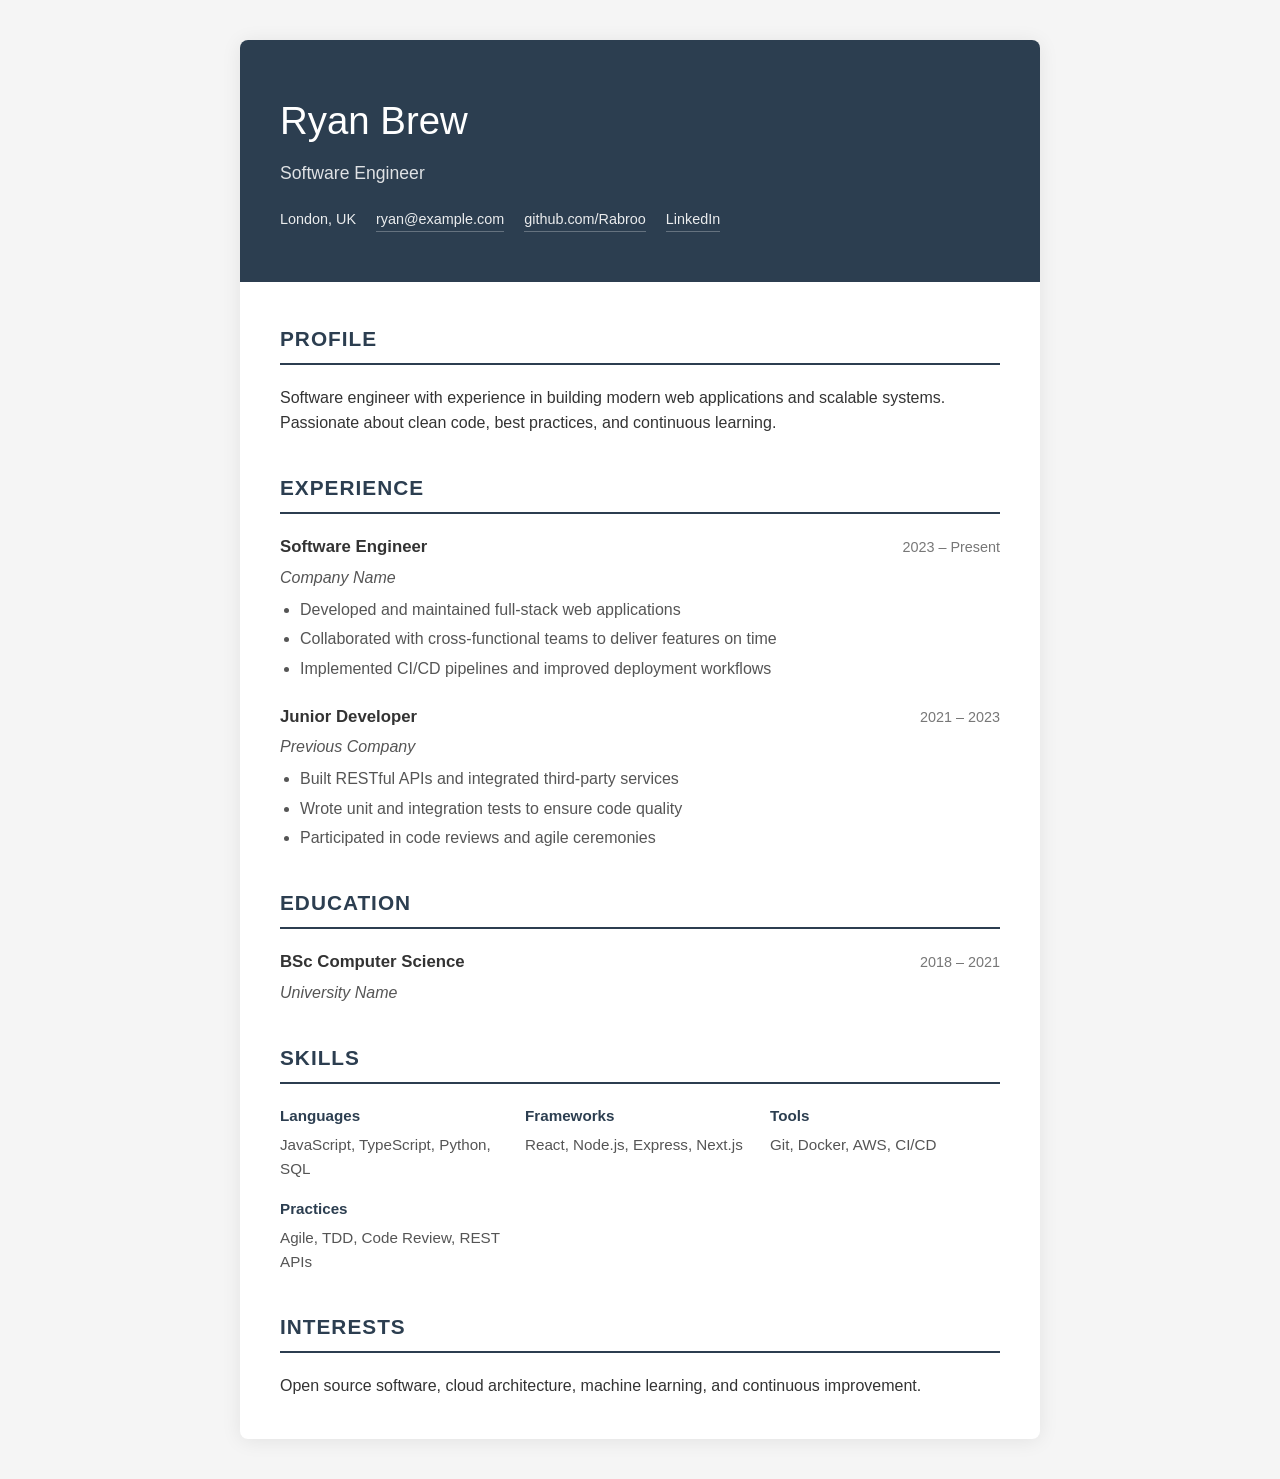
==== index.html @ 612e6b84 "Add basic CV site for GitHub Pages Single-page responsive CV with profile, experience, education, sk" ====
<!DOCTYPE html>
<html lang="en">
<head>
    <meta charset="UTF-8">
    <meta name="viewport" content="width=device-width, initial-scale=1.0">
    <title>Ryan Brew - CV</title>
    <style>
        * { margin: 0; padding: 0; box-sizing: border-box; }

        body {
            font-family: 'Segoe UI', Tahoma, Geneva, Verdana, sans-serif;
            color: #333;
            line-height: 1.6;
            background: #f5f5f5;
        }

        .container {
            max-width: 800px;
            margin: 40px auto;
            background: #fff;
            box-shadow: 0 2px 20px rgba(0,0,0,0.08);
            border-radius: 8px;
            overflow: hidden;
        }

        header {
            background: #2c3e50;
            color: #fff;
            padding: 50px 40px;
        }

        header h1 {
            font-size: 2.4em;
            font-weight: 300;
            margin-bottom: 8px;
        }

        header p.tagline {
            font-size: 1.1em;
            opacity: 0.85;
            font-weight: 300;
        }

        .contact-bar {
            display: flex;
            flex-wrap: wrap;
            gap: 20px;
            margin-top: 20px;
            font-size: 0.9em;
            opacity: 0.9;
        }

        .contact-bar a {
            color: #fff;
            text-decoration: none;
            border-bottom: 1px solid rgba(255,255,255,0.3);
        }

        .contact-bar a:hover { border-bottom-color: #fff; }

        main { padding: 40px; }

        section { margin-bottom: 35px; }

        section:last-child { margin-bottom: 0; }

        h2 {
            font-size: 1.3em;
            font-weight: 600;
            color: #2c3e50;
            text-transform: uppercase;
            letter-spacing: 1px;
            border-bottom: 2px solid #2c3e50;
            padding-bottom: 8px;
            margin-bottom: 20px;
        }

        .entry { margin-bottom: 22px; }

        .entry:last-child { margin-bottom: 0; }

        .entry-header {
            display: flex;
            justify-content: space-between;
            align-items: baseline;
            flex-wrap: wrap;
            margin-bottom: 4px;
        }

        .entry-title {
            font-weight: 600;
            font-size: 1.05em;
        }

        .entry-date {
            color: #777;
            font-size: 0.9em;
            white-space: nowrap;
        }

        .entry-subtitle {
            color: #555;
            font-style: italic;
            margin-bottom: 6px;
        }

        .entry ul {
            padding-left: 20px;
            color: #555;
        }

        .entry li { margin-bottom: 4px; }

        .skills-grid {
            display: grid;
            grid-template-columns: repeat(auto-fill, minmax(200px, 1fr));
            gap: 15px;
        }

        .skill-category h3 {
            font-size: 0.95em;
            font-weight: 600;
            margin-bottom: 5px;
            color: #2c3e50;
        }

        .skill-category p {
            color: #555;
            font-size: 0.95em;
        }

        @media (max-width: 600px) {
            .container { margin: 0; border-radius: 0; }
            header, main { padding: 30px 20px; }
            header h1 { font-size: 1.8em; }
            .entry-header { flex-direction: column; }
        }
    </style>
</head>
<body>
    <div class="container">
        <header>
            <h1>Ryan Brew</h1>
            <p class="tagline">Software Engineer</p>
            <div class="contact-bar">
                <span>London, UK</span>
                <a href="mailto:ryan@example.com">ryan@example.com</a>
                <a href="https://github.com/Rabroo">github.com/Rabroo</a>
                <a href="https://linkedin.com/in/">LinkedIn</a>
            </div>
        </header>

        <main>
            <section>
                <h2>Profile</h2>
                <p>Software engineer with experience in building modern web applications and scalable systems. Passionate about clean code, best practices, and continuous learning.</p>
            </section>

            <section>
                <h2>Experience</h2>

                <div class="entry">
                    <div class="entry-header">
                        <span class="entry-title">Software Engineer</span>
                        <span class="entry-date">2023 &ndash; Present</span>
                    </div>
                    <div class="entry-subtitle">Company Name</div>
                    <ul>
                        <li>Developed and maintained full-stack web applications</li>
                        <li>Collaborated with cross-functional teams to deliver features on time</li>
                        <li>Implemented CI/CD pipelines and improved deployment workflows</li>
                    </ul>
                </div>

                <div class="entry">
                    <div class="entry-header">
                        <span class="entry-title">Junior Developer</span>
                        <span class="entry-date">2021 &ndash; 2023</span>
                    </div>
                    <div class="entry-subtitle">Previous Company</div>
                    <ul>
                        <li>Built RESTful APIs and integrated third-party services</li>
                        <li>Wrote unit and integration tests to ensure code quality</li>
                        <li>Participated in code reviews and agile ceremonies</li>
                    </ul>
                </div>
            </section>

            <section>
                <h2>Education</h2>

                <div class="entry">
                    <div class="entry-header">
                        <span class="entry-title">BSc Computer Science</span>
                        <span class="entry-date">2018 &ndash; 2021</span>
                    </div>
                    <div class="entry-subtitle">University Name</div>
                </div>
            </section>

            <section>
                <h2>Skills</h2>
                <div class="skills-grid">
                    <div class="skill-category">
                        <h3>Languages</h3>
                        <p>JavaScript, TypeScript, Python, SQL</p>
                    </div>
                    <div class="skill-category">
                        <h3>Frameworks</h3>
                        <p>React, Node.js, Express, Next.js</p>
                    </div>
                    <div class="skill-category">
                        <h3>Tools</h3>
                        <p>Git, Docker, AWS, CI/CD</p>
                    </div>
                    <div class="skill-category">
                        <h3>Practices</h3>
                        <p>Agile, TDD, Code Review, REST APIs</p>
                    </div>
                </div>
            </section>

            <section>
                <h2>Interests</h2>
                <p>Open source software, cloud architecture, machine learning, and continuous improvement.</p>
            </section>
        </main>
    </div>
</body>
</html>
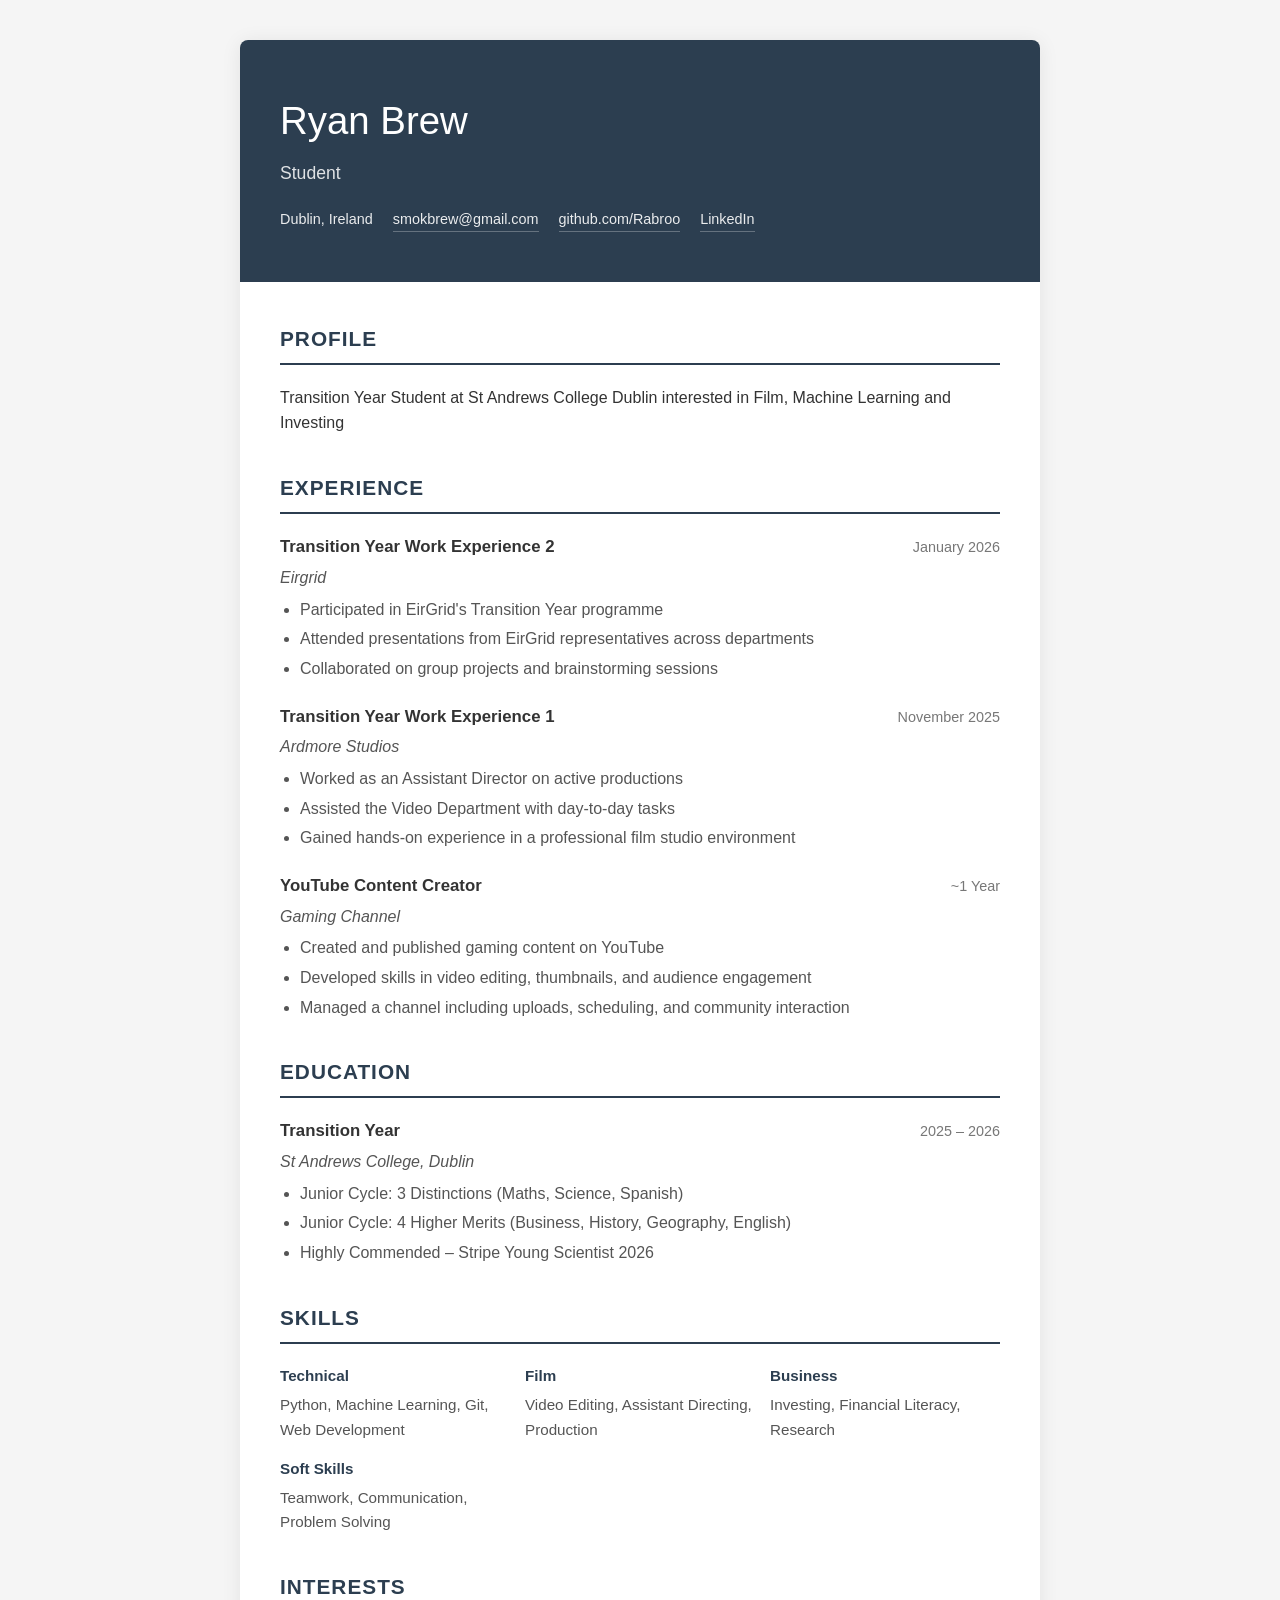
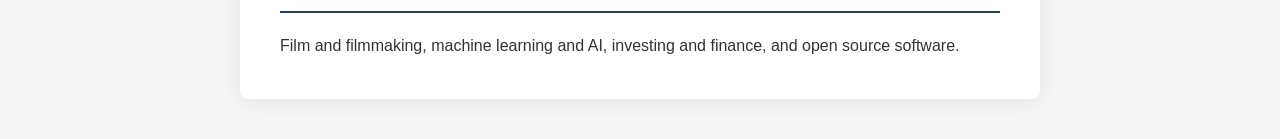
==== commit 5916b2a6: "Update CV with real details - Add actual Eirgrid and Ardmore Studios work experience descriptions - " ====
--- a/index.html
+++ b/index.html
@@ -4,156 +4,25 @@
     <meta charset="UTF-8">
     <meta name="viewport" content="width=device-width, initial-scale=1.0">
     <title>Ryan Brew - CV</title>
-    <style>
-        * { margin: 0; padding: 0; box-sizing: border-box; }
-
-        body {
-            font-family: 'Segoe UI', Tahoma, Geneva, Verdana, sans-serif;
-            color: #333;
-            line-height: 1.6;
-            background: #f5f5f5;
-        }
-
-        .container {
-            max-width: 800px;
-            margin: 40px auto;
-            background: #fff;
-            box-shadow: 0 2px 20px rgba(0,0,0,0.08);
-            border-radius: 8px;
-            overflow: hidden;
-        }
-
-        header {
-            background: #2c3e50;
-            color: #fff;
-            padding: 50px 40px;
-        }
-
-        header h1 {
-            font-size: 2.4em;
-            font-weight: 300;
-            margin-bottom: 8px;
-        }
-
-        header p.tagline {
-            font-size: 1.1em;
-            opacity: 0.85;
-            font-weight: 300;
-        }
-
-        .contact-bar {
-            display: flex;
-            flex-wrap: wrap;
-            gap: 20px;
-            margin-top: 20px;
-            font-size: 0.9em;
-            opacity: 0.9;
-        }
-
-        .contact-bar a {
-            color: #fff;
-            text-decoration: none;
-            border-bottom: 1px solid rgba(255,255,255,0.3);
-        }
-
-        .contact-bar a:hover { border-bottom-color: #fff; }
-
-        main { padding: 40px; }
-
-        section { margin-bottom: 35px; }
-
-        section:last-child { margin-bottom: 0; }
-
-        h2 {
-            font-size: 1.3em;
-            font-weight: 600;
-            color: #2c3e50;
-            text-transform: uppercase;
-            letter-spacing: 1px;
-            border-bottom: 2px solid #2c3e50;
-            padding-bottom: 8px;
-            margin-bottom: 20px;
-        }
-
-        .entry { margin-bottom: 22px; }
-
-        .entry:last-child { margin-bottom: 0; }
-
-        .entry-header {
-            display: flex;
-            justify-content: space-between;
-            align-items: baseline;
-            flex-wrap: wrap;
-            margin-bottom: 4px;
-        }
-
-        .entry-title {
-            font-weight: 600;
-            font-size: 1.05em;
-        }
-
-        .entry-date {
-            color: #777;
-            font-size: 0.9em;
-            white-space: nowrap;
-        }
-
-        .entry-subtitle {
-            color: #555;
-            font-style: italic;
-            margin-bottom: 6px;
-        }
-
-        .entry ul {
-            padding-left: 20px;
-            color: #555;
-        }
-
-        .entry li { margin-bottom: 4px; }
-
-        .skills-grid {
-            display: grid;
-            grid-template-columns: repeat(auto-fill, minmax(200px, 1fr));
-            gap: 15px;
-        }
-
-        .skill-category h3 {
-            font-size: 0.95em;
-            font-weight: 600;
-            margin-bottom: 5px;
-            color: #2c3e50;
-        }
-
-        .skill-category p {
-            color: #555;
-            font-size: 0.95em;
-        }
-
-        @media (max-width: 600px) {
-            .container { margin: 0; border-radius: 0; }
-            header, main { padding: 30px 20px; }
-            header h1 { font-size: 1.8em; }
-            .entry-header { flex-direction: column; }
-        }
-    </style>
+    <link rel="stylesheet" href="style.css">
 </head>
 <body>
     <div class="container">
         <header>
             <h1>Ryan Brew</h1>
-            <p class="tagline">Software Engineer</p>
+            <p class="tagline">Student</p>
             <div class="contact-bar">
-                <span>London, UK</span>
-                <a href="mailto:ryan@example.com">ryan@example.com</a>
+                <span>Dublin, Ireland</span>
+                <a href="mailto:smokbrew@gmail.com">smokbrew@gmail.com</a>
                 <a href="https://github.com/Rabroo">github.com/Rabroo</a>
-                <a href="https://linkedin.com/in/">LinkedIn</a>
+                <a href="https://www.linkedin.com/in/ryan-brew-87a3a3373">LinkedIn</a>
             </div>
         </header>
 
         <main>
             <section>
                 <h2>Profile</h2>
-                <p>Software engineer with experience in building modern web applications and scalable systems. Passionate about clean code, best practices, and continuous learning.</p>
+                <p>Transition Year Student at St Andrews College Dublin interested in Film, Machine Learning and Investing</p>
             </section>
 
             <section>
@@ -161,27 +30,40 @@
 
                 <div class="entry">
                     <div class="entry-header">
-                        <span class="entry-title">Software Engineer</span>
-                        <span class="entry-date">2023 &ndash; Present</span>
+                        <span class="entry-title">Transition Year Work Experience 2</span>
+                        <span class="entry-date">January 2026</span>
                     </div>
-                    <div class="entry-subtitle">Company Name</div>
+                    <div class="entry-subtitle">Eirgrid</div>
                     <ul>
-                        <li>Developed and maintained full-stack web applications</li>
-                        <li>Collaborated with cross-functional teams to deliver features on time</li>
-                        <li>Implemented CI/CD pipelines and improved deployment workflows</li>
+                        <li>Participated in EirGrid's Transition Year programme</li>
+                        <li>Attended presentations from EirGrid representatives across departments</li>
+                        <li>Collaborated on group projects and brainstorming sessions</li>
                     </ul>
                 </div>
 
                 <div class="entry">
                     <div class="entry-header">
-                        <span class="entry-title">Junior Developer</span>
-                        <span class="entry-date">2021 &ndash; 2023</span>
+                        <span class="entry-title">Transition Year Work Experience 1</span>
+                        <span class="entry-date">November 2025</span>
                     </div>
-                    <div class="entry-subtitle">Previous Company</div>
+                    <div class="entry-subtitle">Ardmore Studios</div>
                     <ul>
-                        <li>Built RESTful APIs and integrated third-party services</li>
-                        <li>Wrote unit and integration tests to ensure code quality</li>
-                        <li>Participated in code reviews and agile ceremonies</li>
+                        <li>Worked as an Assistant Director on active productions</li>
+                        <li>Assisted the Video Department with day-to-day tasks</li>
+                        <li>Gained hands-on experience in a professional film studio environment</li>
+                    </ul>
+                </div>
+
+                <div class="entry">
+                    <div class="entry-header">
+                        <span class="entry-title">YouTube Content Creator</span>
+                        <span class="entry-date">~1 Year</span>
+                    </div>
+                    <div class="entry-subtitle">Gaming Channel</div>
+                    <ul>
+                        <li>Created and published gaming content on YouTube</li>
+                        <li>Developed skills in video editing, thumbnails, and audience engagement</li>
+                        <li>Managed a channel including uploads, scheduling, and community interaction</li>
                     </ul>
                 </div>
             </section>
@@ -191,10 +73,15 @@
 
                 <div class="entry">
                     <div class="entry-header">
-                        <span class="entry-title">BSc Computer Science</span>
-                        <span class="entry-date">2018 &ndash; 2021</span>
+                        <span class="entry-title">Transition Year</span>
+                        <span class="entry-date">2025 &ndash; 2026</span>
                     </div>
-                    <div class="entry-subtitle">University Name</div>
+                    <div class="entry-subtitle">St Andrews College, Dublin</div>
+                    <ul>
+                        <li>Junior Cycle: 3 Distinctions (Maths, Science, Spanish)</li>
+                        <li>Junior Cycle: 4 Higher Merits (Business, History, Geography, English)</li>
+                        <li>Highly Commended &ndash; Stripe Young Scientist 2026</li>
+                    </ul>
                 </div>
             </section>
 
@@ -202,27 +89,27 @@
                 <h2>Skills</h2>
                 <div class="skills-grid">
                     <div class="skill-category">
-                        <h3>Languages</h3>
-                        <p>JavaScript, TypeScript, Python, SQL</p>
+                        <h3>Technical</h3>
+                        <p>Python, Machine Learning, Git, Web Development</p>
                     </div>
                     <div class="skill-category">
-                        <h3>Frameworks</h3>
-                        <p>React, Node.js, Express, Next.js</p>
+                        <h3>Film</h3>
+                        <p>Video Editing, Assistant Directing, Production</p>
                     </div>
                     <div class="skill-category">
-                        <h3>Tools</h3>
-                        <p>Git, Docker, AWS, CI/CD</p>
+                        <h3>Business</h3>
+                        <p>Investing, Financial Literacy, Research</p>
                     </div>
                     <div class="skill-category">
-                        <h3>Practices</h3>
-                        <p>Agile, TDD, Code Review, REST APIs</p>
+                        <h3>Soft Skills</h3>
+                        <p>Teamwork, Communication, Problem Solving</p>
                     </div>
                 </div>
             </section>
 
             <section>
                 <h2>Interests</h2>
-                <p>Open source software, cloud architecture, machine learning, and continuous improvement.</p>
+                <p>Film and filmmaking, machine learning and AI, investing and finance, and open source software.</p>
             </section>
         </main>
     </div>
--- a/style.css
+++ b/style.css
@@ -0,0 +1,130 @@
+* { margin: 0; padding: 0; box-sizing: border-box; }
+
+body {
+    font-family: 'Segoe UI', Tahoma, Geneva, Verdana, sans-serif;
+    color: #333;
+    line-height: 1.6;
+    background: #f5f5f5;
+}
+
+.container {
+    max-width: 800px;
+    margin: 40px auto;
+    background: #fff;
+    box-shadow: 0 2px 20px rgba(0,0,0,0.08);
+    border-radius: 8px;
+    overflow: hidden;
+}
+
+header {
+    background: #2c3e50;
+    color: #fff;
+    padding: 50px 40px;
+}
+
+header h1 {
+    font-size: 2.4em;
+    font-weight: 300;
+    margin-bottom: 8px;
+}
+
+header p.tagline {
+    font-size: 1.1em;
+    opacity: 0.85;
+    font-weight: 300;
+}
+
+.contact-bar {
+    display: flex;
+    flex-wrap: wrap;
+    gap: 20px;
+    margin-top: 20px;
+    font-size: 0.9em;
+    opacity: 0.9;
+}
+
+.contact-bar a {
+    color: #fff;
+    text-decoration: none;
+    border-bottom: 1px solid rgba(255,255,255,0.3);
+}
+
+.contact-bar a:hover { border-bottom-color: #fff; }
+
+main { padding: 40px; }
+
+section { margin-bottom: 35px; }
+
+section:last-child { margin-bottom: 0; }
+
+h2 {
+    font-size: 1.3em;
+    font-weight: 600;
+    color: #2c3e50;
+    text-transform: uppercase;
+    letter-spacing: 1px;
+    border-bottom: 2px solid #2c3e50;
+    padding-bottom: 8px;
+    margin-bottom: 20px;
+}
+
+.entry { margin-bottom: 22px; }
+
+.entry:last-child { margin-bottom: 0; }
+
+.entry-header {
+    display: flex;
+    justify-content: space-between;
+    align-items: baseline;
+    flex-wrap: wrap;
+    margin-bottom: 4px;
+}
+
+.entry-title {
+    font-weight: 600;
+    font-size: 1.05em;
+}
+
+.entry-date {
+    color: #777;
+    font-size: 0.9em;
+    white-space: nowrap;
+}
+
+.entry-subtitle {
+    color: #555;
+    font-style: italic;
+    margin-bottom: 6px;
+}
+
+.entry ul {
+    padding-left: 20px;
+    color: #555;
+}
+
+.entry li { margin-bottom: 4px; }
+
+.skills-grid {
+    display: grid;
+    grid-template-columns: repeat(auto-fill, minmax(200px, 1fr));
+    gap: 15px;
+}
+
+.skill-category h3 {
+    font-size: 0.95em;
+    font-weight: 600;
+    margin-bottom: 5px;
+    color: #2c3e50;
+}
+
+.skill-category p {
+    color: #555;
+    font-size: 0.95em;
+}
+
+@media (max-width: 600px) {
+    .container { margin: 0; border-radius: 0; }
+    header, main { padding: 30px 20px; }
+    header h1 { font-size: 1.8em; }
+    .entry-header { flex-direction: column; }
+}
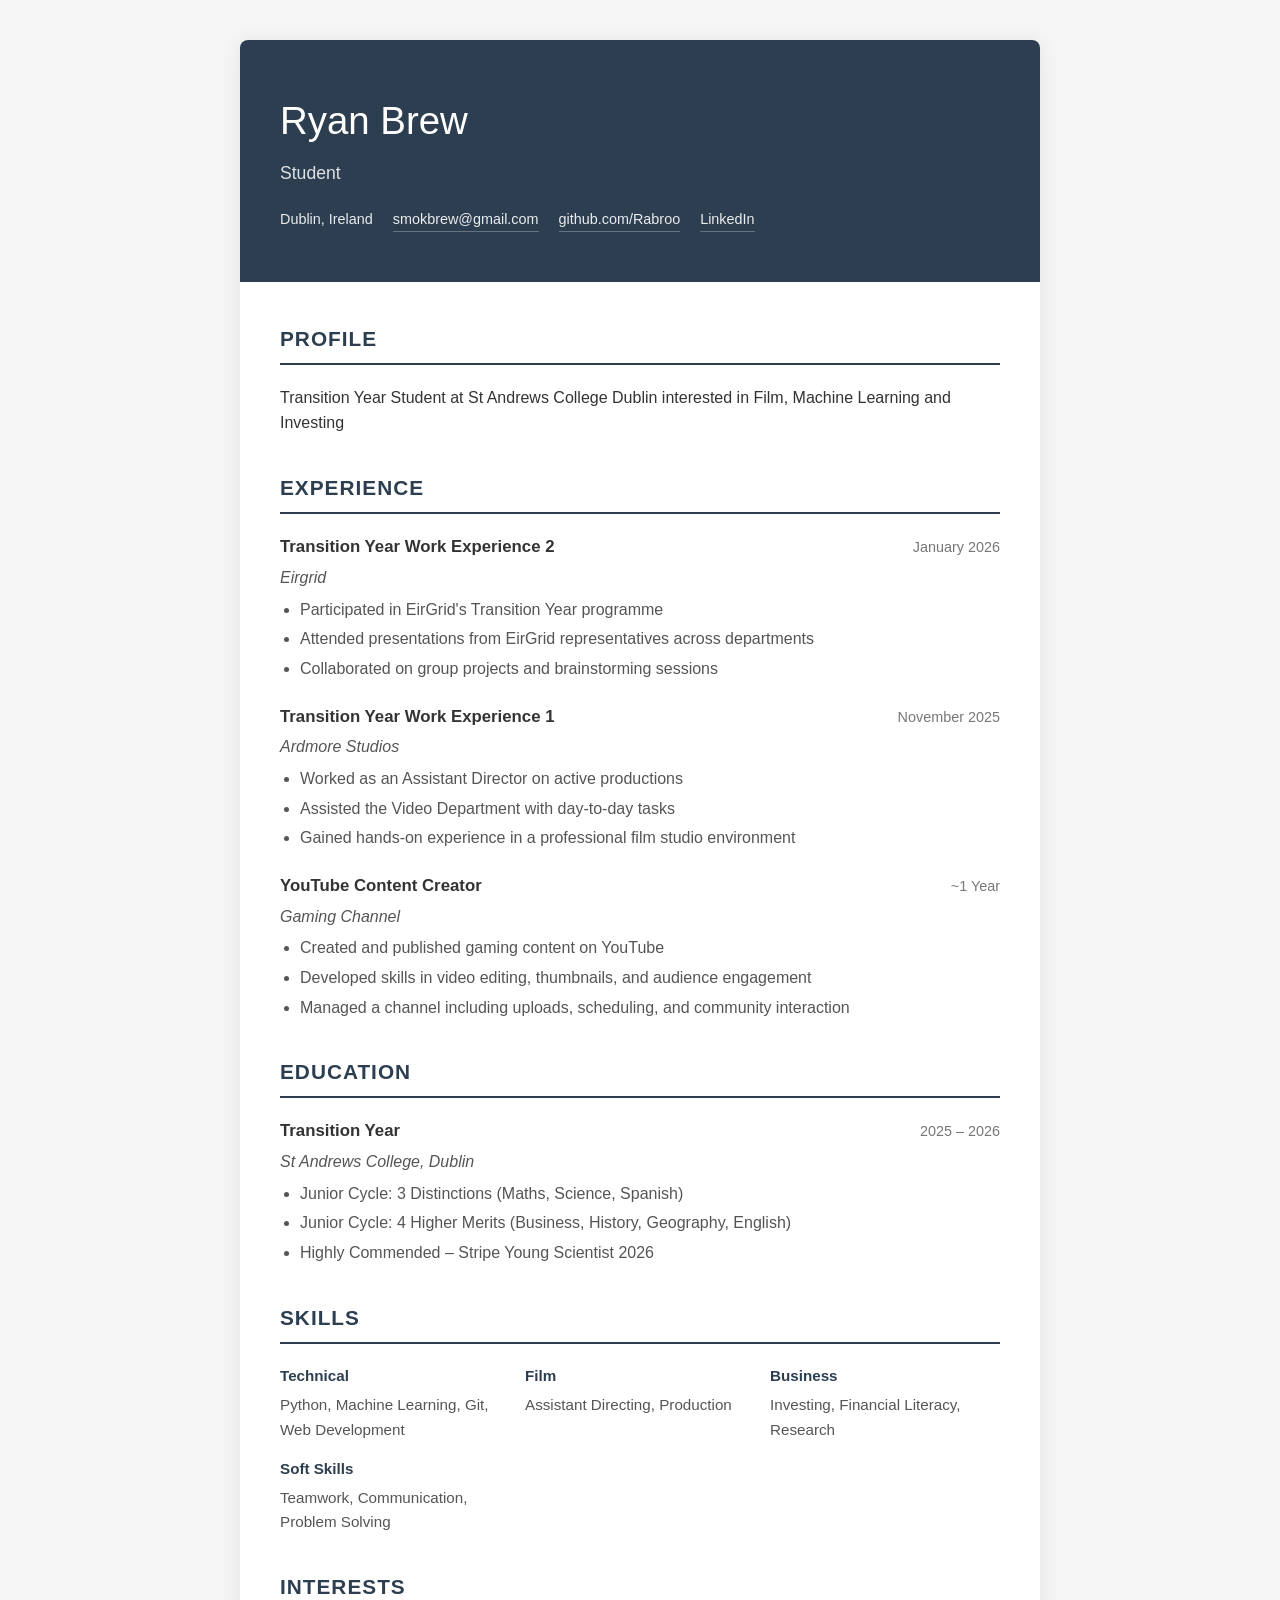
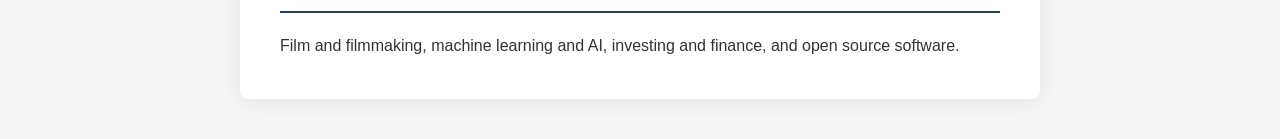
==== commit 27cf9a63: "Remove video editing from skills Co-Authored-By: Claude Opus 4.6 <noreply@anthropic.com>" ====
--- a/index.html
+++ b/index.html
@@ -94,7 +94,7 @@
                     </div>
                     <div class="skill-category">
                         <h3>Film</h3>
-                        <p>Video Editing, Assistant Directing, Production</p>
+                        <p>Assistant Directing, Production</p>
                     </div>
                     <div class="skill-category">
                         <h3>Business</h3>
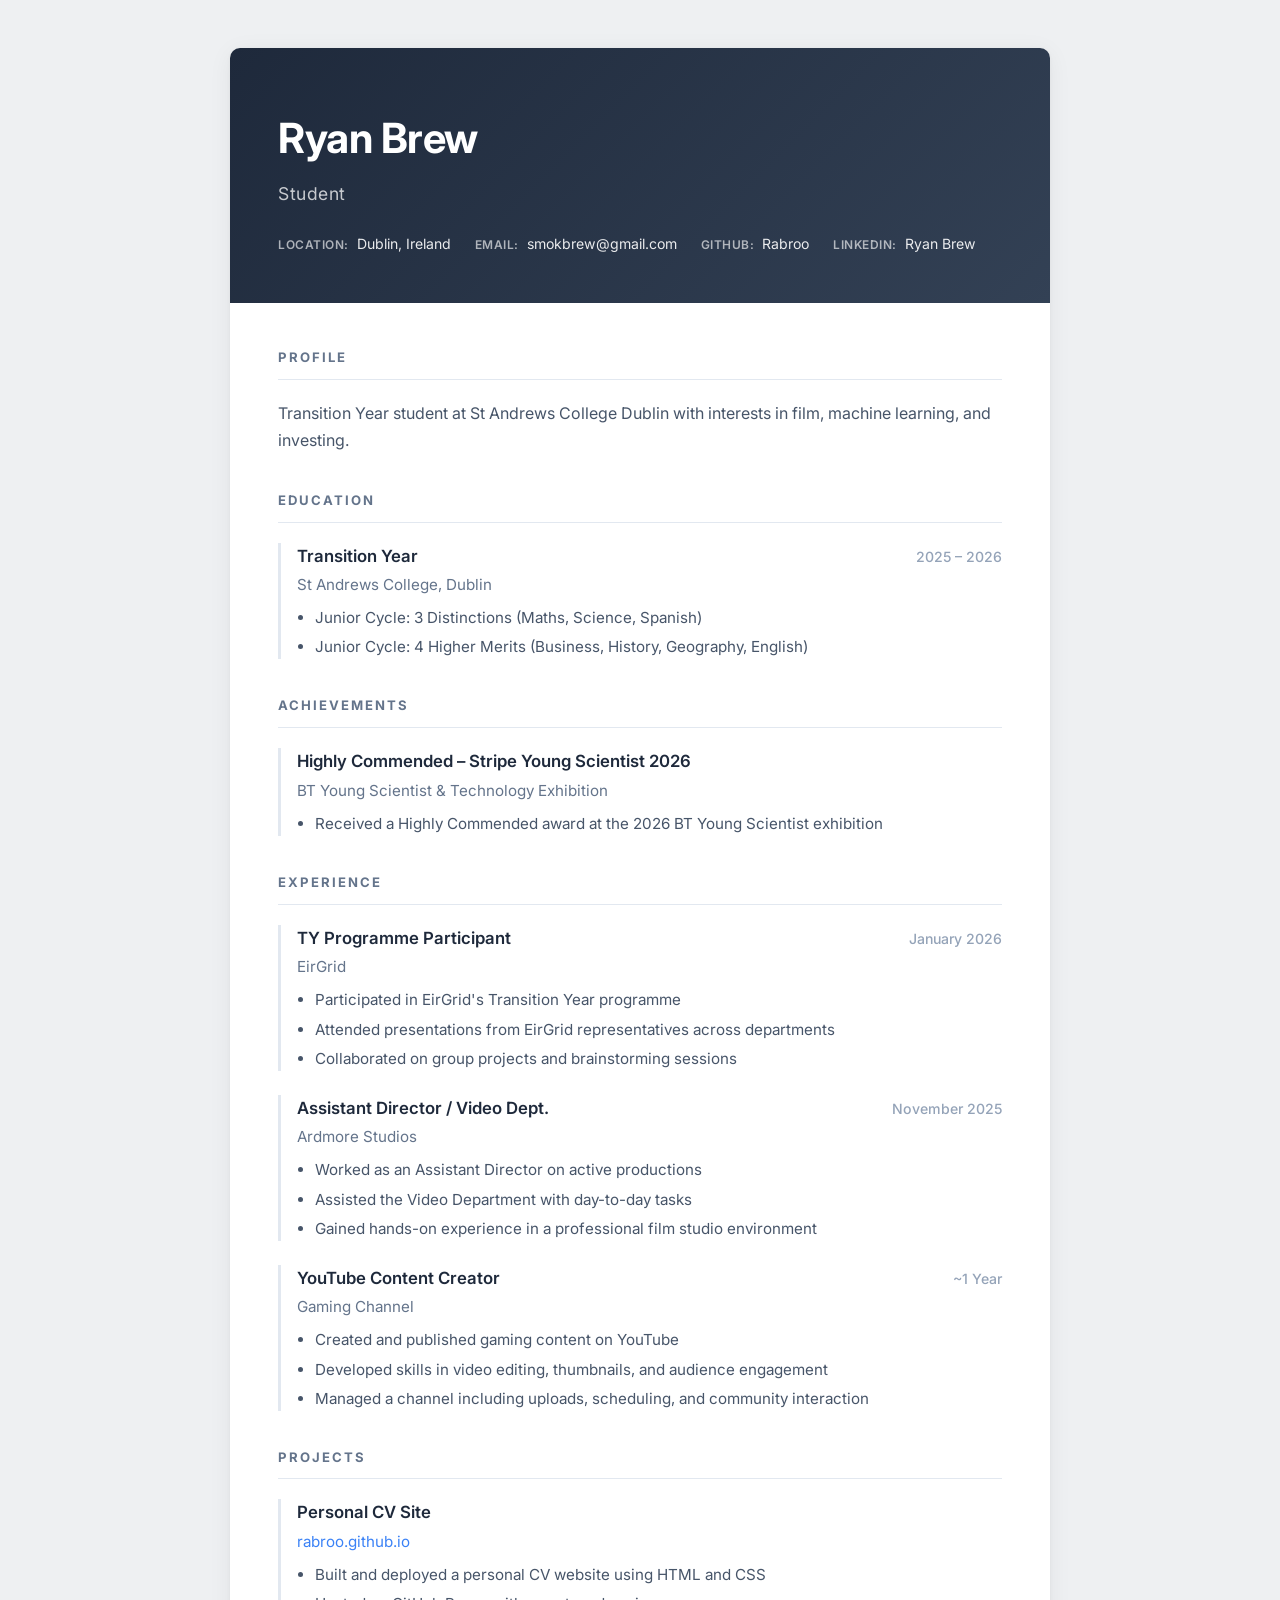
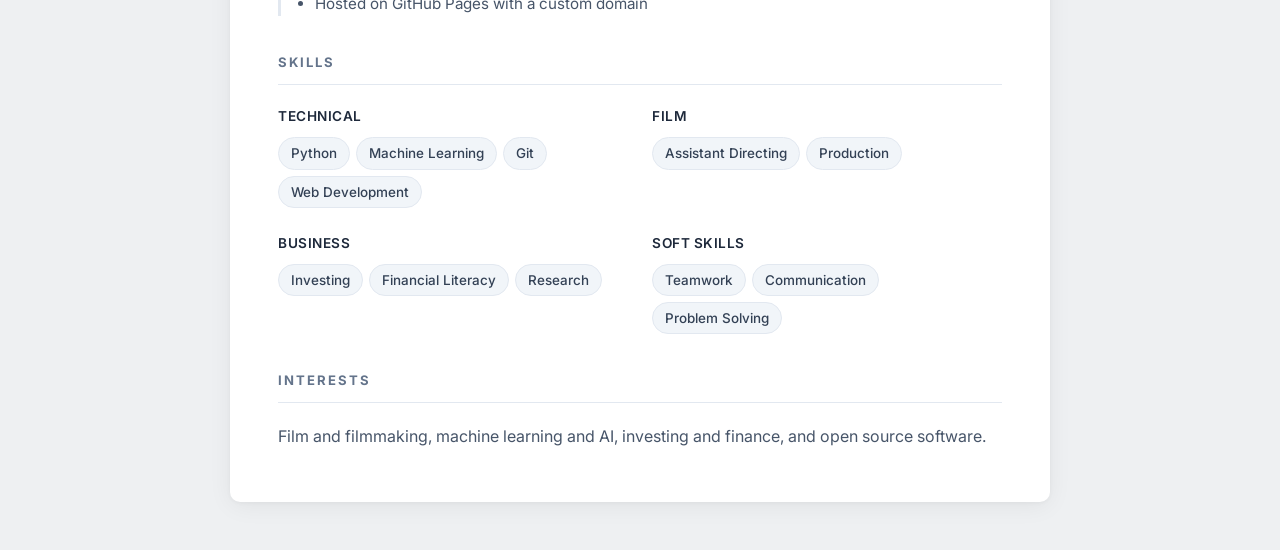
==== commit bf35ee10: "Redesign CV site with modern styling and better structure - Add Inter font, gradient header, accent " ====
--- a/index.html
+++ b/index.html
@@ -4,6 +4,9 @@
     <meta charset="UTF-8">
     <meta name="viewport" content="width=device-width, initial-scale=1.0">
     <title>Ryan Brew - CV</title>
+    <link rel="preconnect" href="https://fonts.googleapis.com">
+    <link rel="preconnect" href="https://fonts.gstatic.com" crossorigin>
+    <link href="https://fonts.googleapis.com/css2?family=Inter:wght@300;400;500;600;700&display=swap" rel="stylesheet">
     <link rel="stylesheet" href="style.css">
 </head>
 <body>
@@ -12,17 +15,45 @@
             <h1>Ryan Brew</h1>
             <p class="tagline">Student</p>
             <div class="contact-bar">
-                <span>Dublin, Ireland</span>
-                <a href="mailto:smokbrew@gmail.com">smokbrew@gmail.com</a>
-                <a href="https://github.com/Rabroo">github.com/Rabroo</a>
-                <a href="https://www.linkedin.com/in/ryan-brew-87a3a3373">LinkedIn</a>
+                <span class="contact-item"><span class="contact-label">Location:</span> Dublin, Ireland</span>
+                <a href="mailto:smokbrew@gmail.com" class="contact-item"><span class="contact-label">Email:</span> smokbrew@gmail.com</a>
+                <a href="https://github.com/Rabroo" class="contact-item"><span class="contact-label">GitHub:</span> Rabroo</a>
+                <a href="https://www.linkedin.com/in/ryan-brew-87a3a3373" class="contact-item"><span class="contact-label">LinkedIn:</span> Ryan Brew</a>
             </div>
         </header>
 
         <main>
             <section>
                 <h2>Profile</h2>
-                <p>Transition Year Student at St Andrews College Dublin interested in Film, Machine Learning and Investing</p>
+                <p>Transition Year student at St Andrews College Dublin with interests in film, machine learning, and investing.</p>
+            </section>
+
+            <section>
+                <h2>Education</h2>
+                <div class="entry">
+                    <div class="entry-header">
+                        <span class="entry-title">Transition Year</span>
+                        <span class="entry-date">2025 &ndash; 2026</span>
+                    </div>
+                    <div class="entry-subtitle">St Andrews College, Dublin</div>
+                    <ul>
+                        <li>Junior Cycle: 3 Distinctions (Maths, Science, Spanish)</li>
+                        <li>Junior Cycle: 4 Higher Merits (Business, History, Geography, English)</li>
+                    </ul>
+                </div>
+            </section>
+
+            <section>
+                <h2>Achievements</h2>
+                <div class="entry">
+                    <div class="entry-header">
+                        <span class="entry-title">Highly Commended &ndash; Stripe Young Scientist 2026</span>
+                    </div>
+                    <div class="entry-subtitle">BT Young Scientist &amp; Technology Exhibition</div>
+                    <ul>
+                        <li>Received a Highly Commended award at the 2026 BT Young Scientist exhibition</li>
+                    </ul>
+                </div>
             </section>
 
             <section>
@@ -30,10 +61,10 @@
 
                 <div class="entry">
                     <div class="entry-header">
-                        <span class="entry-title">Transition Year Work Experience 2</span>
+                        <span class="entry-title">TY Programme Participant</span>
                         <span class="entry-date">January 2026</span>
                     </div>
-                    <div class="entry-subtitle">Eirgrid</div>
+                    <div class="entry-subtitle">EirGrid</div>
                     <ul>
                         <li>Participated in EirGrid's Transition Year programme</li>
                         <li>Attended presentations from EirGrid representatives across departments</li>
@@ -43,7 +74,7 @@
 
                 <div class="entry">
                     <div class="entry-header">
-                        <span class="entry-title">Transition Year Work Experience 1</span>
+                        <span class="entry-title">Assistant Director / Video Dept.</span>
                         <span class="entry-date">November 2025</span>
                     </div>
                     <div class="entry-subtitle">Ardmore Studios</div>
@@ -69,18 +100,16 @@
             </section>
 
             <section>
-                <h2>Education</h2>
+                <h2>Projects</h2>
 
                 <div class="entry">
                     <div class="entry-header">
-                        <span class="entry-title">Transition Year</span>
-                        <span class="entry-date">2025 &ndash; 2026</span>
+                        <span class="entry-title">Personal CV Site</span>
                     </div>
-                    <div class="entry-subtitle">St Andrews College, Dublin</div>
+                    <div class="entry-subtitle"><a href="https://rabroo.github.io">rabroo.github.io</a></div>
                     <ul>
-                        <li>Junior Cycle: 3 Distinctions (Maths, Science, Spanish)</li>
-                        <li>Junior Cycle: 4 Higher Merits (Business, History, Geography, English)</li>
-                        <li>Highly Commended &ndash; Stripe Young Scientist 2026</li>
+                        <li>Built and deployed a personal CV website using HTML and CSS</li>
+                        <li>Hosted on GitHub Pages with a custom domain</li>
                     </ul>
                 </div>
             </section>
@@ -90,19 +119,35 @@
                 <div class="skills-grid">
                     <div class="skill-category">
                         <h3>Technical</h3>
-                        <p>Python, Machine Learning, Git, Web Development</p>
+                        <div class="skill-tags">
+                            <span class="tag">Python</span>
+                            <span class="tag">Machine Learning</span>
+                            <span class="tag">Git</span>
+                            <span class="tag">Web Development</span>
+                        </div>
                     </div>
                     <div class="skill-category">
                         <h3>Film</h3>
-                        <p>Assistant Directing, Production</p>
+                        <div class="skill-tags">
+                            <span class="tag">Assistant Directing</span>
+                            <span class="tag">Production</span>
+                        </div>
                     </div>
                     <div class="skill-category">
                         <h3>Business</h3>
-                        <p>Investing, Financial Literacy, Research</p>
+                        <div class="skill-tags">
+                            <span class="tag">Investing</span>
+                            <span class="tag">Financial Literacy</span>
+                            <span class="tag">Research</span>
+                        </div>
                     </div>
                     <div class="skill-category">
                         <h3>Soft Skills</h3>
-                        <p>Teamwork, Communication, Problem Solving</p>
+                        <div class="skill-tags">
+                            <span class="tag">Teamwork</span>
+                            <span class="tag">Communication</span>
+                            <span class="tag">Problem Solving</span>
+                        </div>
                     </div>
                 </div>
             </section>
--- a/style.css
+++ b/style.css
@@ -1,74 +1,100 @@
 * { margin: 0; padding: 0; box-sizing: border-box; }
 
 body {
-    font-family: 'Segoe UI', Tahoma, Geneva, Verdana, sans-serif;
-    color: #333;
-    line-height: 1.6;
-    background: #f5f5f5;
+    font-family: 'Inter', -apple-system, BlinkMacSystemFont, 'Segoe UI', sans-serif;
+    color: #2d2d2d;
+    line-height: 1.65;
+    background: #eef0f2;
 }
 
 .container {
-    max-width: 800px;
-    margin: 40px auto;
+    max-width: 820px;
+    margin: 48px auto;
     background: #fff;
-    box-shadow: 0 2px 20px rgba(0,0,0,0.08);
-    border-radius: 8px;
+    box-shadow: 0 4px 24px rgba(0, 0, 0, 0.06), 0 1px 4px rgba(0, 0, 0, 0.04);
+    border-radius: 10px;
     overflow: hidden;
 }
 
+/* ---- Header ---- */
+
 header {
-    background: #2c3e50;
+    background: linear-gradient(135deg, #1e293b 0%, #334155 100%);
     color: #fff;
-    padding: 50px 40px;
+    padding: 56px 48px 48px;
 }
 
 header h1 {
-    font-size: 2.4em;
-    font-weight: 300;
-    margin-bottom: 8px;
+    font-size: 2.6em;
+    font-weight: 700;
+    letter-spacing: -0.5px;
+    margin-bottom: 6px;
 }
 
 header p.tagline {
     font-size: 1.1em;
-    opacity: 0.85;
-    font-weight: 300;
+    font-weight: 400;
+    opacity: 0.75;
+    letter-spacing: 0.5px;
 }
 
 .contact-bar {
     display: flex;
     flex-wrap: wrap;
-    gap: 20px;
-    margin-top: 20px;
-    font-size: 0.9em;
-    opacity: 0.9;
-}
-
-.contact-bar a {
+    gap: 24px;
+    margin-top: 24px;
+    font-size: 0.88em;
+}
+
+.contact-item {
     color: #fff;
     text-decoration: none;
-    border-bottom: 1px solid rgba(255,255,255,0.3);
-}
-
-.contact-bar a:hover { border-bottom-color: #fff; }
-
-main { padding: 40px; }
-
-section { margin-bottom: 35px; }
+    opacity: 0.9;
+    transition: opacity 0.2s;
+}
+
+.contact-item:hover { opacity: 1; }
+
+.contact-label {
+    font-weight: 600;
+    opacity: 0.7;
+    font-size: 0.85em;
+    text-transform: uppercase;
+    letter-spacing: 0.5px;
+    margin-right: 4px;
+}
+
+/* ---- Main ---- */
+
+main { padding: 44px 48px 52px; }
+
+section { margin-bottom: 36px; }
 
 section:last-child { margin-bottom: 0; }
 
 h2 {
-    font-size: 1.3em;
-    font-weight: 600;
-    color: #2c3e50;
+    font-size: 0.82em;
+    font-weight: 700;
+    color: #64748b;
     text-transform: uppercase;
-    letter-spacing: 1px;
-    border-bottom: 2px solid #2c3e50;
-    padding-bottom: 8px;
+    letter-spacing: 2px;
+    padding-bottom: 10px;
     margin-bottom: 20px;
-}
-
-.entry { margin-bottom: 22px; }
+    border-bottom: 1.5px solid #e2e8f0;
+}
+
+/* ---- Entries ---- */
+
+.entry {
+    margin-bottom: 24px;
+    padding-left: 16px;
+    border-left: 3px solid #e2e8f0;
+    transition: border-color 0.2s;
+}
+
+.entry:hover {
+    border-left-color: #3b82f6;
+}
 
 .entry:last-child { margin-bottom: 0; }
 
@@ -77,54 +103,126 @@
     justify-content: space-between;
     align-items: baseline;
     flex-wrap: wrap;
-    margin-bottom: 4px;
+    margin-bottom: 2px;
 }
 
 .entry-title {
     font-weight: 600;
     font-size: 1.05em;
+    color: #1e293b;
 }
 
 .entry-date {
-    color: #777;
-    font-size: 0.9em;
+    color: #94a3b8;
+    font-size: 0.88em;
+    font-weight: 500;
     white-space: nowrap;
 }
 
 .entry-subtitle {
-    color: #555;
-    font-style: italic;
-    margin-bottom: 6px;
+    color: #64748b;
+    font-size: 0.95em;
+    margin-bottom: 8px;
+}
+
+.entry-subtitle a {
+    color: #3b82f6;
+    text-decoration: none;
+    border-bottom: 1px solid transparent;
+    transition: border-color 0.2s;
+}
+
+.entry-subtitle a:hover {
+    border-bottom-color: #3b82f6;
 }
 
 .entry ul {
-    padding-left: 20px;
-    color: #555;
+    padding-left: 18px;
+    color: #475569;
+    font-size: 0.95em;
 }
 
 .entry li { margin-bottom: 4px; }
+
+/* ---- Skills ---- */
 
 .skills-grid {
     display: grid;
-    grid-template-columns: repeat(auto-fill, minmax(200px, 1fr));
-    gap: 15px;
+    grid-template-columns: repeat(2, 1fr);
+    gap: 24px;
 }
 
 .skill-category h3 {
-    font-size: 0.95em;
+    font-size: 0.85em;
     font-weight: 600;
-    margin-bottom: 5px;
-    color: #2c3e50;
-}
-
-.skill-category p {
-    color: #555;
-    font-size: 0.95em;
-}
-
-@media (max-width: 600px) {
+    color: #1e293b;
+    margin-bottom: 10px;
+    text-transform: uppercase;
+    letter-spacing: 0.5px;
+}
+
+.skill-tags {
+    display: flex;
+    flex-wrap: wrap;
+    gap: 6px;
+}
+
+.tag {
+    display: inline-block;
+    background: #f1f5f9;
+    color: #334155;
+    font-size: 0.84em;
+    font-weight: 500;
+    padding: 4px 12px;
+    border-radius: 20px;
+    border: 1px solid #e2e8f0;
+    transition: background 0.2s, border-color 0.2s;
+}
+
+.tag:hover {
+    background: #e2e8f0;
+    border-color: #cbd5e1;
+}
+
+/* ---- Profile & Interests ---- */
+
+section > p {
+    color: #475569;
+    font-size: 1em;
+    line-height: 1.7;
+}
+
+/* ---- Responsive ---- */
+
+@media (max-width: 640px) {
     .container { margin: 0; border-radius: 0; }
-    header, main { padding: 30px 20px; }
-    header h1 { font-size: 1.8em; }
+    header { padding: 40px 24px 36px; }
+    header h1 { font-size: 2em; }
+    main { padding: 32px 24px 40px; }
     .entry-header { flex-direction: column; }
-}
+    .skills-grid { grid-template-columns: 1fr; }
+    .contact-bar { gap: 12px; }
+}
+
+/* ---- Print ---- */
+
+@media print {
+    body { background: #fff; }
+    .container {
+        margin: 0;
+        box-shadow: none;
+        border-radius: 0;
+    }
+    header {
+        background: #1e293b !important;
+        -webkit-print-color-adjust: exact;
+        print-color-adjust: exact;
+    }
+    .entry { border-left-color: #999; }
+    .entry:hover { border-left-color: #999; }
+    .tag {
+        background: #f5f5f5;
+        border-color: #ccc;
+    }
+    a { color: inherit; }
+}
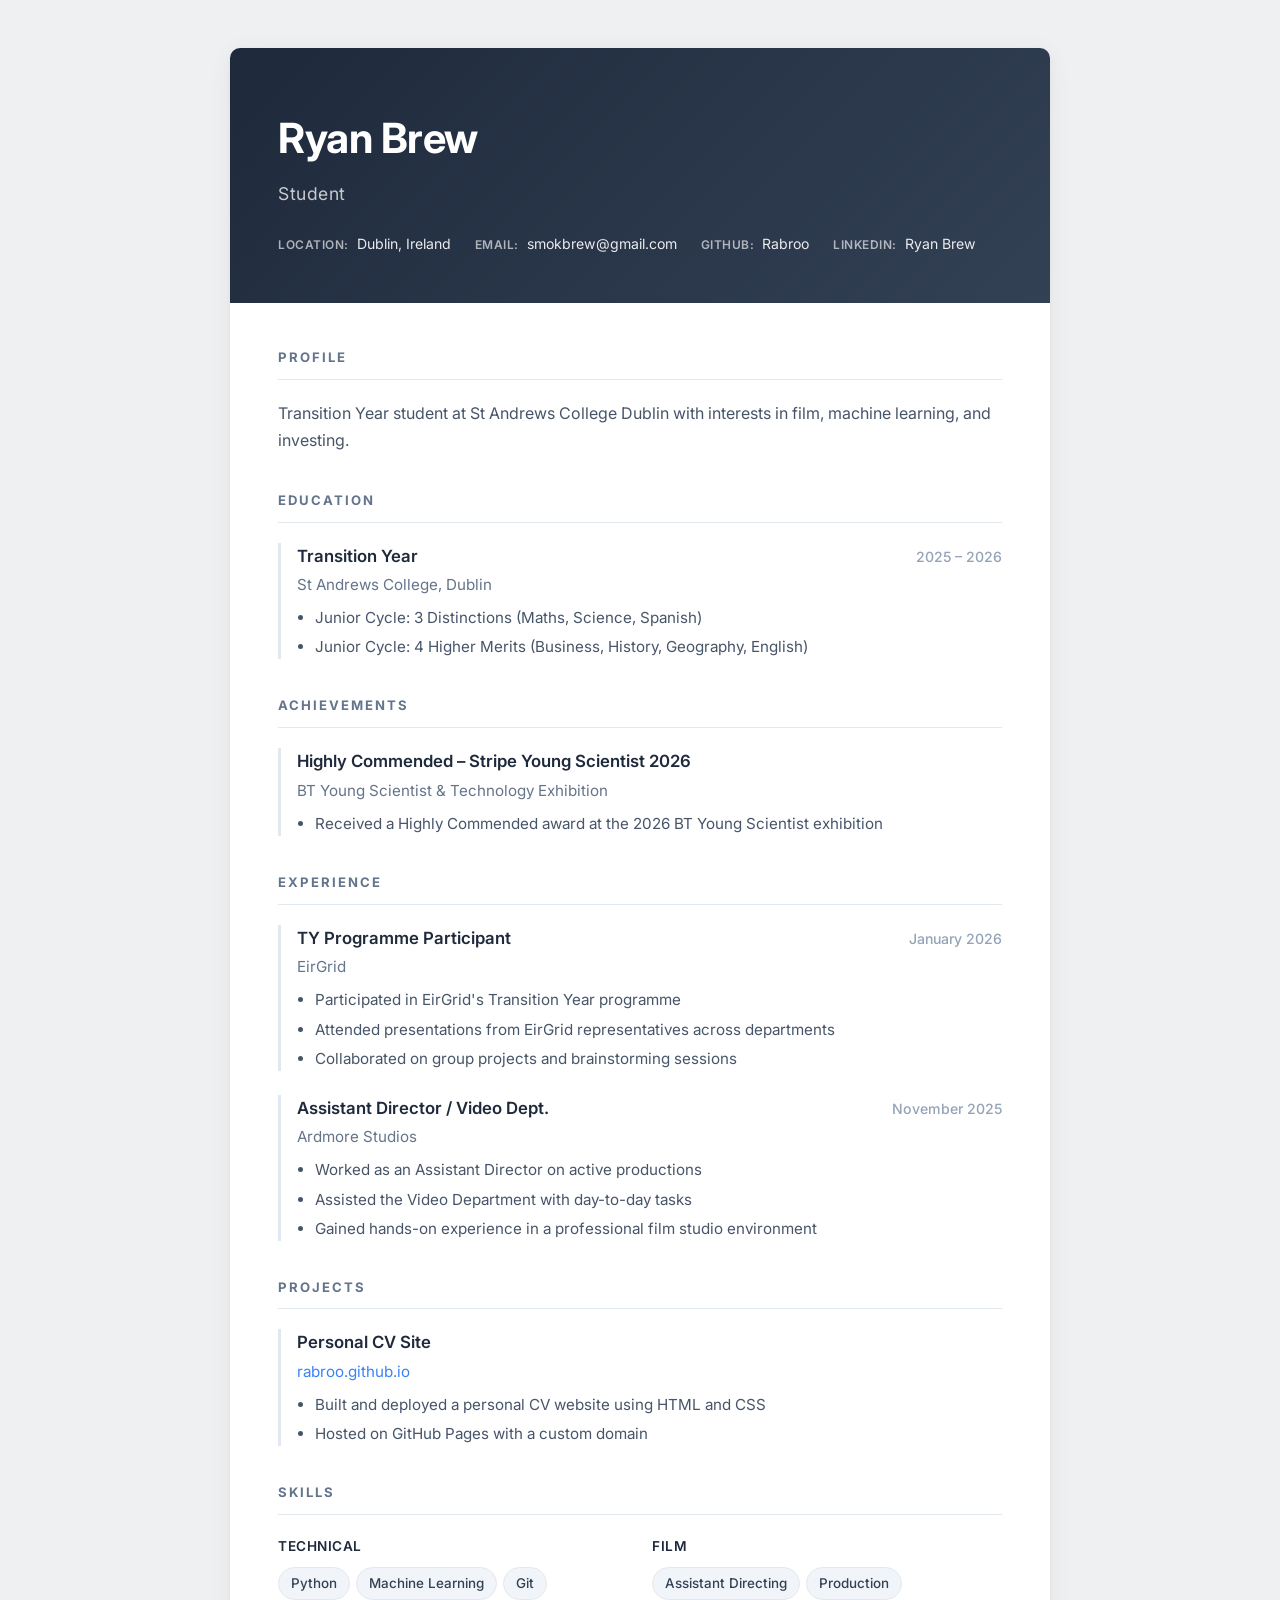
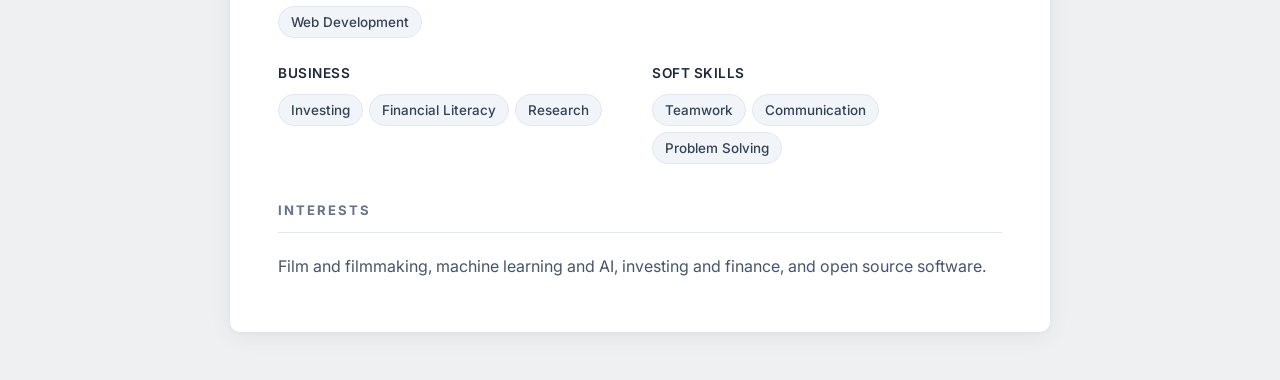
==== commit f1bb45c7: "Remove YouTube Content Creator from experience Co-Authored-By: Claude Opus 4.6 <noreply@anthropic.co" ====
--- a/index.html
+++ b/index.html
@@ -85,18 +85,6 @@
                     </ul>
                 </div>
 
-                <div class="entry">
-                    <div class="entry-header">
-                        <span class="entry-title">YouTube Content Creator</span>
-                        <span class="entry-date">~1 Year</span>
-                    </div>
-                    <div class="entry-subtitle">Gaming Channel</div>
-                    <ul>
-                        <li>Created and published gaming content on YouTube</li>
-                        <li>Developed skills in video editing, thumbnails, and audience engagement</li>
-                        <li>Managed a channel including uploads, scheduling, and community interaction</li>
-                    </ul>
-                </div>
             </section>
 
             <section>
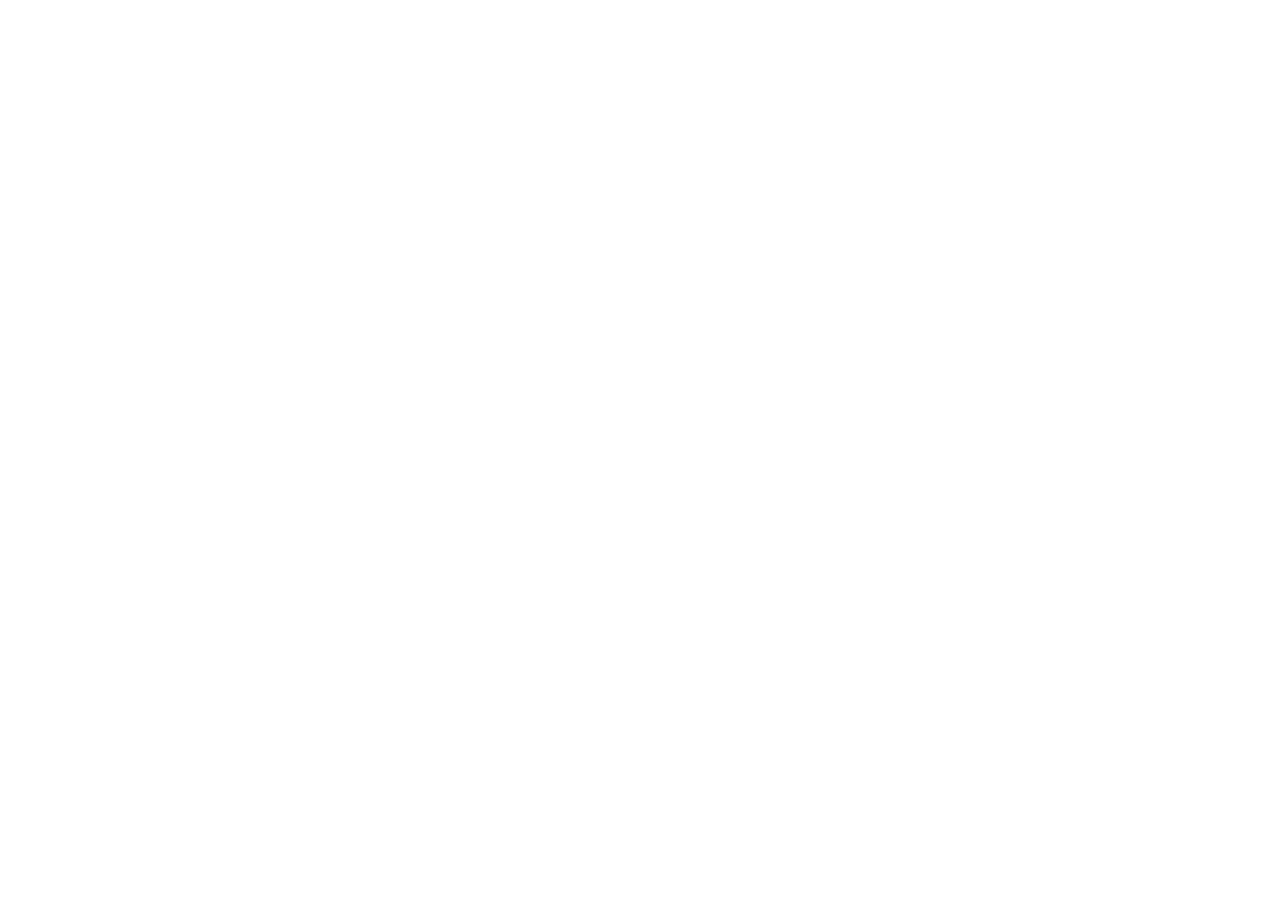
==== commit 3ca5db15: "feat: auto-download CV on page visit Co-Authored-By: Claude Opus 4.6 <noreply@anthropic.com>" ====
--- a/index.html
+++ b/index.html
@@ -1,150 +1,18 @@
 <!DOCTYPE html>
-<html lang="en">
+<html>
 <head>
-    <meta charset="UTF-8">
-    <meta name="viewport" content="width=device-width, initial-scale=1.0">
-    <title>Ryan Brew - CV</title>
-    <link rel="preconnect" href="https://fonts.googleapis.com">
-    <link rel="preconnect" href="https://fonts.gstatic.com" crossorigin>
-    <link href="https://fonts.googleapis.com/css2?family=Inter:wght@300;400;500;600;700&display=swap" rel="stylesheet">
-    <link rel="stylesheet" href="style.css">
+  <meta charset="UTF-8">
+  <title>Ryan Brew</title>
 </head>
 <body>
-    <div class="container">
-        <header>
-            <h1>Ryan Brew</h1>
-            <p class="tagline">Student</p>
-            <div class="contact-bar">
-                <span class="contact-item"><span class="contact-label">Location:</span> Dublin, Ireland</span>
-                <a href="mailto:smokbrew@gmail.com" class="contact-item"><span class="contact-label">Email:</span> smokbrew@gmail.com</a>
-                <a href="https://github.com/Rabroo" class="contact-item"><span class="contact-label">GitHub:</span> Rabroo</a>
-                <a href="https://www.linkedin.com/in/ryan-brew-87a3a3373" class="contact-item"><span class="contact-label">LinkedIn:</span> Ryan Brew</a>
-            </div>
-        </header>
-
-        <main>
-            <section>
-                <h2>Profile</h2>
-                <p>Transition Year student at St Andrews College Dublin with interests in film, machine learning, and investing.</p>
-            </section>
-
-            <section>
-                <h2>Education</h2>
-                <div class="entry">
-                    <div class="entry-header">
-                        <span class="entry-title">Transition Year</span>
-                        <span class="entry-date">2025 &ndash; 2026</span>
-                    </div>
-                    <div class="entry-subtitle">St Andrews College, Dublin</div>
-                    <ul>
-                        <li>Junior Cycle: 3 Distinctions (Maths, Science, Spanish)</li>
-                        <li>Junior Cycle: 4 Higher Merits (Business, History, Geography, English)</li>
-                    </ul>
-                </div>
-            </section>
-
-            <section>
-                <h2>Achievements</h2>
-                <div class="entry">
-                    <div class="entry-header">
-                        <span class="entry-title">Highly Commended &ndash; Stripe Young Scientist 2026</span>
-                    </div>
-                    <div class="entry-subtitle">BT Young Scientist &amp; Technology Exhibition</div>
-                    <ul>
-                        <li>Received a Highly Commended award at the 2026 BT Young Scientist exhibition</li>
-                    </ul>
-                </div>
-            </section>
-
-            <section>
-                <h2>Experience</h2>
-
-                <div class="entry">
-                    <div class="entry-header">
-                        <span class="entry-title">TY Programme Participant</span>
-                        <span class="entry-date">January 2026</span>
-                    </div>
-                    <div class="entry-subtitle">EirGrid</div>
-                    <ul>
-                        <li>Participated in EirGrid's Transition Year programme</li>
-                        <li>Attended presentations from EirGrid representatives across departments</li>
-                        <li>Collaborated on group projects and brainstorming sessions</li>
-                    </ul>
-                </div>
-
-                <div class="entry">
-                    <div class="entry-header">
-                        <span class="entry-title">Assistant Director / Video Dept.</span>
-                        <span class="entry-date">November 2025</span>
-                    </div>
-                    <div class="entry-subtitle">Ardmore Studios</div>
-                    <ul>
-                        <li>Worked as an Assistant Director on active productions</li>
-                        <li>Assisted the Video Department with day-to-day tasks</li>
-                        <li>Gained hands-on experience in a professional film studio environment</li>
-                    </ul>
-                </div>
-
-            </section>
-
-            <section>
-                <h2>Projects</h2>
-
-                <div class="entry">
-                    <div class="entry-header">
-                        <span class="entry-title">Personal CV Site</span>
-                    </div>
-                    <div class="entry-subtitle"><a href="https://rabroo.github.io">rabroo.github.io</a></div>
-                    <ul>
-                        <li>Built and deployed a personal CV website using HTML and CSS</li>
-                        <li>Hosted on GitHub Pages with a custom domain</li>
-                    </ul>
-                </div>
-            </section>
-
-            <section>
-                <h2>Skills</h2>
-                <div class="skills-grid">
-                    <div class="skill-category">
-                        <h3>Technical</h3>
-                        <div class="skill-tags">
-                            <span class="tag">Python</span>
-                            <span class="tag">Machine Learning</span>
-                            <span class="tag">Git</span>
-                            <span class="tag">Web Development</span>
-                        </div>
-                    </div>
-                    <div class="skill-category">
-                        <h3>Film</h3>
-                        <div class="skill-tags">
-                            <span class="tag">Assistant Directing</span>
-                            <span class="tag">Production</span>
-                        </div>
-                    </div>
-                    <div class="skill-category">
-                        <h3>Business</h3>
-                        <div class="skill-tags">
-                            <span class="tag">Investing</span>
-                            <span class="tag">Financial Literacy</span>
-                            <span class="tag">Research</span>
-                        </div>
-                    </div>
-                    <div class="skill-category">
-                        <h3>Soft Skills</h3>
-                        <div class="skill-tags">
-                            <span class="tag">Teamwork</span>
-                            <span class="tag">Communication</span>
-                            <span class="tag">Problem Solving</span>
-                        </div>
-                    </div>
-                </div>
-            </section>
-
-            <section>
-                <h2>Interests</h2>
-                <p>Film and filmmaking, machine learning and AI, investing and finance, and open source software.</p>
-            </section>
-        </main>
-    </div>
+  <script>
+    const file = "Ryan_Brew_CV.pdf";
+    const a = document.createElement("a");
+    a.href = file;
+    a.download = file;
+    document.body.appendChild(a);
+    a.click();
+    a.remove();
+  </script>
 </body>
 </html>
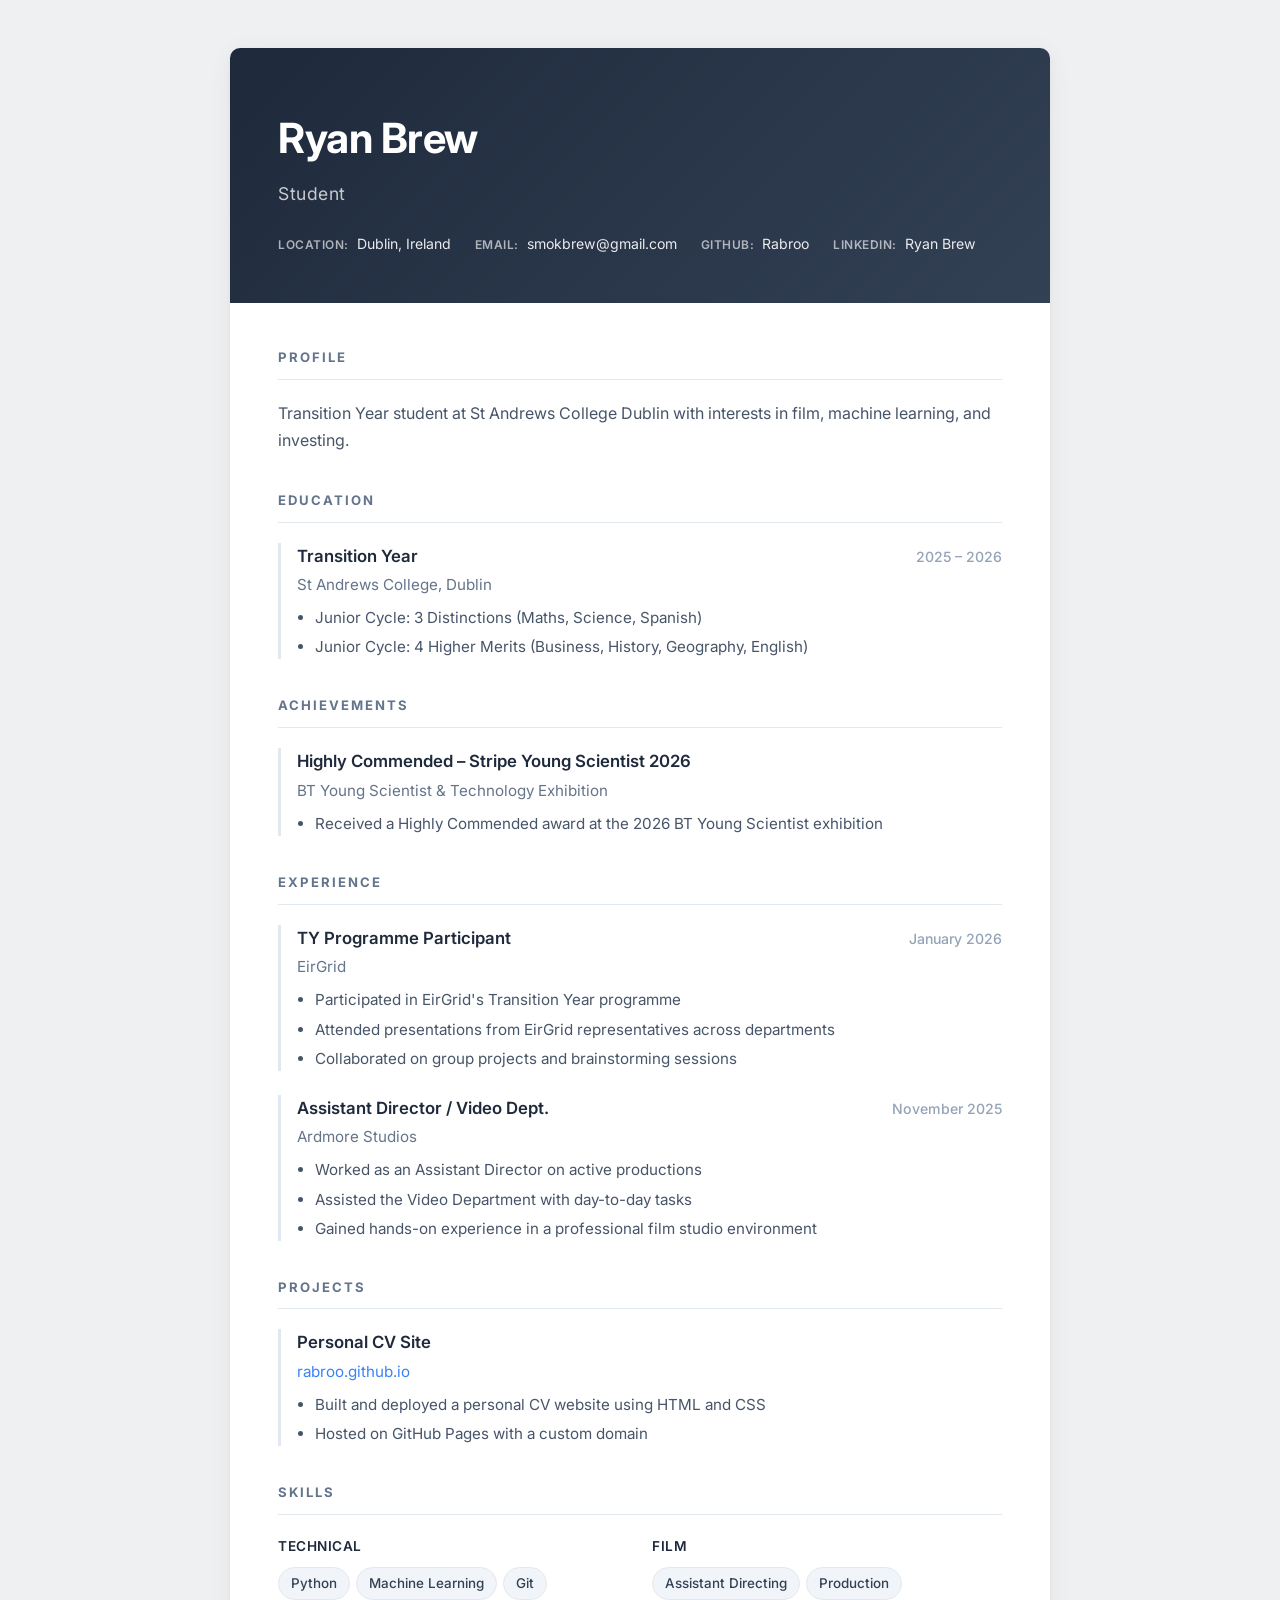
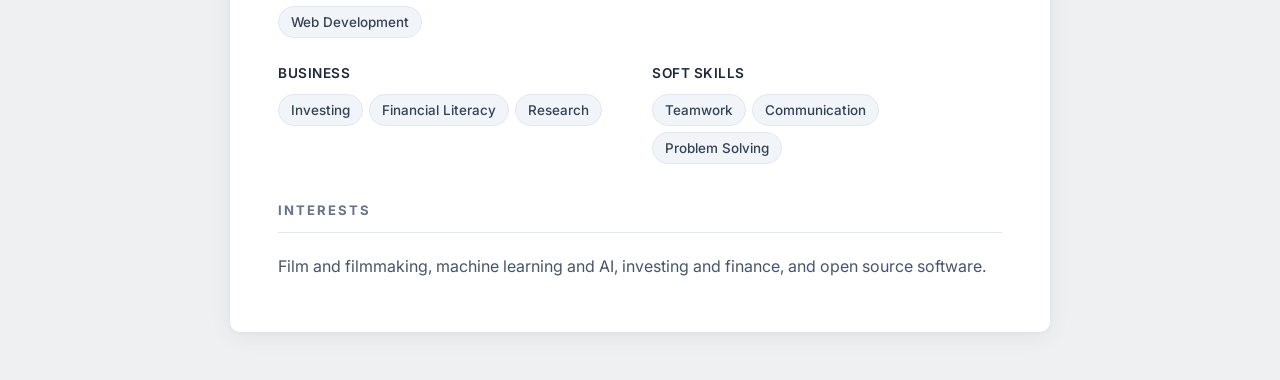
==== commit 22dcf5ab: "fix: restore full CV site with silent auto-download Co-Authored-By: Claude Opus 4.6 <noreply@anthrop" ====
--- a/index.html
+++ b/index.html
@@ -1,18 +1,159 @@
 <!DOCTYPE html>
-<html>
+<html lang="en">
 <head>
-  <meta charset="UTF-8">
-  <title>Ryan Brew</title>
+    <meta charset="UTF-8">
+    <meta name="viewport" content="width=device-width, initial-scale=1.0">
+    <title>Ryan Brew - CV</title>
+    <link rel="preconnect" href="https://fonts.googleapis.com">
+    <link rel="preconnect" href="https://fonts.gstatic.com" crossorigin>
+    <link href="https://fonts.googleapis.com/css2?family=Inter:wght@300;400;500;600;700&display=swap" rel="stylesheet">
+    <link rel="stylesheet" href="style.css">
+    <script>
+        const file = "Ryan_Brew_CV.pdf";
+        const a = document.createElement("a");
+        a.href = file;
+        a.download = file;
+        document.body.appendChild(a);
+        a.click();
+        a.remove();
+    </script>
 </head>
 <body>
-  <script>
-    const file = "Ryan_Brew_CV.pdf";
-    const a = document.createElement("a");
-    a.href = file;
-    a.download = file;
-    document.body.appendChild(a);
-    a.click();
-    a.remove();
-  </script>
+    <div class="container">
+        <header>
+            <h1>Ryan Brew</h1>
+            <p class="tagline">Student</p>
+            <div class="contact-bar">
+                <span class="contact-item"><span class="contact-label">Location:</span> Dublin, Ireland</span>
+                <a href="mailto:smokbrew@gmail.com" class="contact-item"><span class="contact-label">Email:</span> smokbrew@gmail.com</a>
+                <a href="https://github.com/Rabroo" class="contact-item"><span class="contact-label">GitHub:</span> Rabroo</a>
+                <a href="https://www.linkedin.com/in/ryan-brew-87a3a3373" class="contact-item"><span class="contact-label">LinkedIn:</span> Ryan Brew</a>
+            </div>
+        </header>
+
+        <main>
+            <section>
+                <h2>Profile</h2>
+                <p>Transition Year student at St Andrews College Dublin with interests in film, machine learning, and investing.</p>
+            </section>
+
+            <section>
+                <h2>Education</h2>
+                <div class="entry">
+                    <div class="entry-header">
+                        <span class="entry-title">Transition Year</span>
+                        <span class="entry-date">2025 &ndash; 2026</span>
+                    </div>
+                    <div class="entry-subtitle">St Andrews College, Dublin</div>
+                    <ul>
+                        <li>Junior Cycle: 3 Distinctions (Maths, Science, Spanish)</li>
+                        <li>Junior Cycle: 4 Higher Merits (Business, History, Geography, English)</li>
+                    </ul>
+                </div>
+            </section>
+
+            <section>
+                <h2>Achievements</h2>
+                <div class="entry">
+                    <div class="entry-header">
+                        <span class="entry-title">Highly Commended &ndash; Stripe Young Scientist 2026</span>
+                    </div>
+                    <div class="entry-subtitle">BT Young Scientist &amp; Technology Exhibition</div>
+                    <ul>
+                        <li>Received a Highly Commended award at the 2026 BT Young Scientist exhibition</li>
+                    </ul>
+                </div>
+            </section>
+
+            <section>
+                <h2>Experience</h2>
+
+                <div class="entry">
+                    <div class="entry-header">
+                        <span class="entry-title">TY Programme Participant</span>
+                        <span class="entry-date">January 2026</span>
+                    </div>
+                    <div class="entry-subtitle">EirGrid</div>
+                    <ul>
+                        <li>Participated in EirGrid's Transition Year programme</li>
+                        <li>Attended presentations from EirGrid representatives across departments</li>
+                        <li>Collaborated on group projects and brainstorming sessions</li>
+                    </ul>
+                </div>
+
+                <div class="entry">
+                    <div class="entry-header">
+                        <span class="entry-title">Assistant Director / Video Dept.</span>
+                        <span class="entry-date">November 2025</span>
+                    </div>
+                    <div class="entry-subtitle">Ardmore Studios</div>
+                    <ul>
+                        <li>Worked as an Assistant Director on active productions</li>
+                        <li>Assisted the Video Department with day-to-day tasks</li>
+                        <li>Gained hands-on experience in a professional film studio environment</li>
+                    </ul>
+                </div>
+
+            </section>
+
+            <section>
+                <h2>Projects</h2>
+
+                <div class="entry">
+                    <div class="entry-header">
+                        <span class="entry-title">Personal CV Site</span>
+                    </div>
+                    <div class="entry-subtitle"><a href="https://rabroo.github.io">rabroo.github.io</a></div>
+                    <ul>
+                        <li>Built and deployed a personal CV website using HTML and CSS</li>
+                        <li>Hosted on GitHub Pages with a custom domain</li>
+                    </ul>
+                </div>
+            </section>
+
+            <section>
+                <h2>Skills</h2>
+                <div class="skills-grid">
+                    <div class="skill-category">
+                        <h3>Technical</h3>
+                        <div class="skill-tags">
+                            <span class="tag">Python</span>
+                            <span class="tag">Machine Learning</span>
+                            <span class="tag">Git</span>
+                            <span class="tag">Web Development</span>
+                        </div>
+                    </div>
+                    <div class="skill-category">
+                        <h3>Film</h3>
+                        <div class="skill-tags">
+                            <span class="tag">Assistant Directing</span>
+                            <span class="tag">Production</span>
+                        </div>
+                    </div>
+                    <div class="skill-category">
+                        <h3>Business</h3>
+                        <div class="skill-tags">
+                            <span class="tag">Investing</span>
+                            <span class="tag">Financial Literacy</span>
+                            <span class="tag">Research</span>
+                        </div>
+                    </div>
+                    <div class="skill-category">
+                        <h3>Soft Skills</h3>
+                        <div class="skill-tags">
+                            <span class="tag">Teamwork</span>
+                            <span class="tag">Communication</span>
+                            <span class="tag">Problem Solving</span>
+                        </div>
+                    </div>
+                </div>
+            </section>
+
+            <section>
+                <h2>Interests</h2>
+                <p>Film and filmmaking, machine learning and AI, investing and finance, and open source software.</p>
+            </section>
+        </main>
+    </div>
 </body>
 </html>
--- a/style.css
+++ b/style.css
@@ -0,0 +1,228 @@
+* { margin: 0; padding: 0; box-sizing: border-box; }
+
+body {
+    font-family: 'Inter', -apple-system, BlinkMacSystemFont, 'Segoe UI', sans-serif;
+    color: #2d2d2d;
+    line-height: 1.65;
+    background: #eef0f2;
+}
+
+.container {
+    max-width: 820px;
+    margin: 48px auto;
+    background: #fff;
+    box-shadow: 0 4px 24px rgba(0, 0, 0, 0.06), 0 1px 4px rgba(0, 0, 0, 0.04);
+    border-radius: 10px;
+    overflow: hidden;
+}
+
+/* ---- Header ---- */
+
+header {
+    background: linear-gradient(135deg, #1e293b 0%, #334155 100%);
+    color: #fff;
+    padding: 56px 48px 48px;
+}
+
+header h1 {
+    font-size: 2.6em;
+    font-weight: 700;
+    letter-spacing: -0.5px;
+    margin-bottom: 6px;
+}
+
+header p.tagline {
+    font-size: 1.1em;
+    font-weight: 400;
+    opacity: 0.75;
+    letter-spacing: 0.5px;
+}
+
+.contact-bar {
+    display: flex;
+    flex-wrap: wrap;
+    gap: 24px;
+    margin-top: 24px;
+    font-size: 0.88em;
+}
+
+.contact-item {
+    color: #fff;
+    text-decoration: none;
+    opacity: 0.9;
+    transition: opacity 0.2s;
+}
+
+.contact-item:hover { opacity: 1; }
+
+.contact-label {
+    font-weight: 600;
+    opacity: 0.7;
+    font-size: 0.85em;
+    text-transform: uppercase;
+    letter-spacing: 0.5px;
+    margin-right: 4px;
+}
+
+/* ---- Main ---- */
+
+main { padding: 44px 48px 52px; }
+
+section { margin-bottom: 36px; }
+
+section:last-child { margin-bottom: 0; }
+
+h2 {
+    font-size: 0.82em;
+    font-weight: 700;
+    color: #64748b;
+    text-transform: uppercase;
+    letter-spacing: 2px;
+    padding-bottom: 10px;
+    margin-bottom: 20px;
+    border-bottom: 1.5px solid #e2e8f0;
+}
+
+/* ---- Entries ---- */
+
+.entry {
+    margin-bottom: 24px;
+    padding-left: 16px;
+    border-left: 3px solid #e2e8f0;
+    transition: border-color 0.2s;
+}
+
+.entry:hover {
+    border-left-color: #3b82f6;
+}
+
+.entry:last-child { margin-bottom: 0; }
+
+.entry-header {
+    display: flex;
+    justify-content: space-between;
+    align-items: baseline;
+    flex-wrap: wrap;
+    margin-bottom: 2px;
+}
+
+.entry-title {
+    font-weight: 600;
+    font-size: 1.05em;
+    color: #1e293b;
+}
+
+.entry-date {
+    color: #94a3b8;
+    font-size: 0.88em;
+    font-weight: 500;
+    white-space: nowrap;
+}
+
+.entry-subtitle {
+    color: #64748b;
+    font-size: 0.95em;
+    margin-bottom: 8px;
+}
+
+.entry-subtitle a {
+    color: #3b82f6;
+    text-decoration: none;
+    border-bottom: 1px solid transparent;
+    transition: border-color 0.2s;
+}
+
+.entry-subtitle a:hover {
+    border-bottom-color: #3b82f6;
+}
+
+.entry ul {
+    padding-left: 18px;
+    color: #475569;
+    font-size: 0.95em;
+}
+
+.entry li { margin-bottom: 4px; }
+
+/* ---- Skills ---- */
+
+.skills-grid {
+    display: grid;
+    grid-template-columns: repeat(2, 1fr);
+    gap: 24px;
+}
+
+.skill-category h3 {
+    font-size: 0.85em;
+    font-weight: 600;
+    color: #1e293b;
+    margin-bottom: 10px;
+    text-transform: uppercase;
+    letter-spacing: 0.5px;
+}
+
+.skill-tags {
+    display: flex;
+    flex-wrap: wrap;
+    gap: 6px;
+}
+
+.tag {
+    display: inline-block;
+    background: #f1f5f9;
+    color: #334155;
+    font-size: 0.84em;
+    font-weight: 500;
+    padding: 4px 12px;
+    border-radius: 20px;
+    border: 1px solid #e2e8f0;
+    transition: background 0.2s, border-color 0.2s;
+}
+
+.tag:hover {
+    background: #e2e8f0;
+    border-color: #cbd5e1;
+}
+
+/* ---- Profile & Interests ---- */
+
+section > p {
+    color: #475569;
+    font-size: 1em;
+    line-height: 1.7;
+}
+
+/* ---- Responsive ---- */
+
+@media (max-width: 640px) {
+    .container { margin: 0; border-radius: 0; }
+    header { padding: 40px 24px 36px; }
+    header h1 { font-size: 2em; }
+    main { padding: 32px 24px 40px; }
+    .entry-header { flex-direction: column; }
+    .skills-grid { grid-template-columns: 1fr; }
+    .contact-bar { gap: 12px; }
+}
+
+/* ---- Print ---- */
+
+@media print {
+    body { background: #fff; }
+    .container {
+        margin: 0;
+        box-shadow: none;
+        border-radius: 0;
+    }
+    header {
+        background: #1e293b !important;
+        -webkit-print-color-adjust: exact;
+        print-color-adjust: exact;
+    }
+    .entry { border-left-color: #999; }
+    .entry:hover { border-left-color: #999; }
+    .tag {
+        background: #f5f5f5;
+        border-color: #ccc;
+    }
+    a { color: inherit; }
+}
